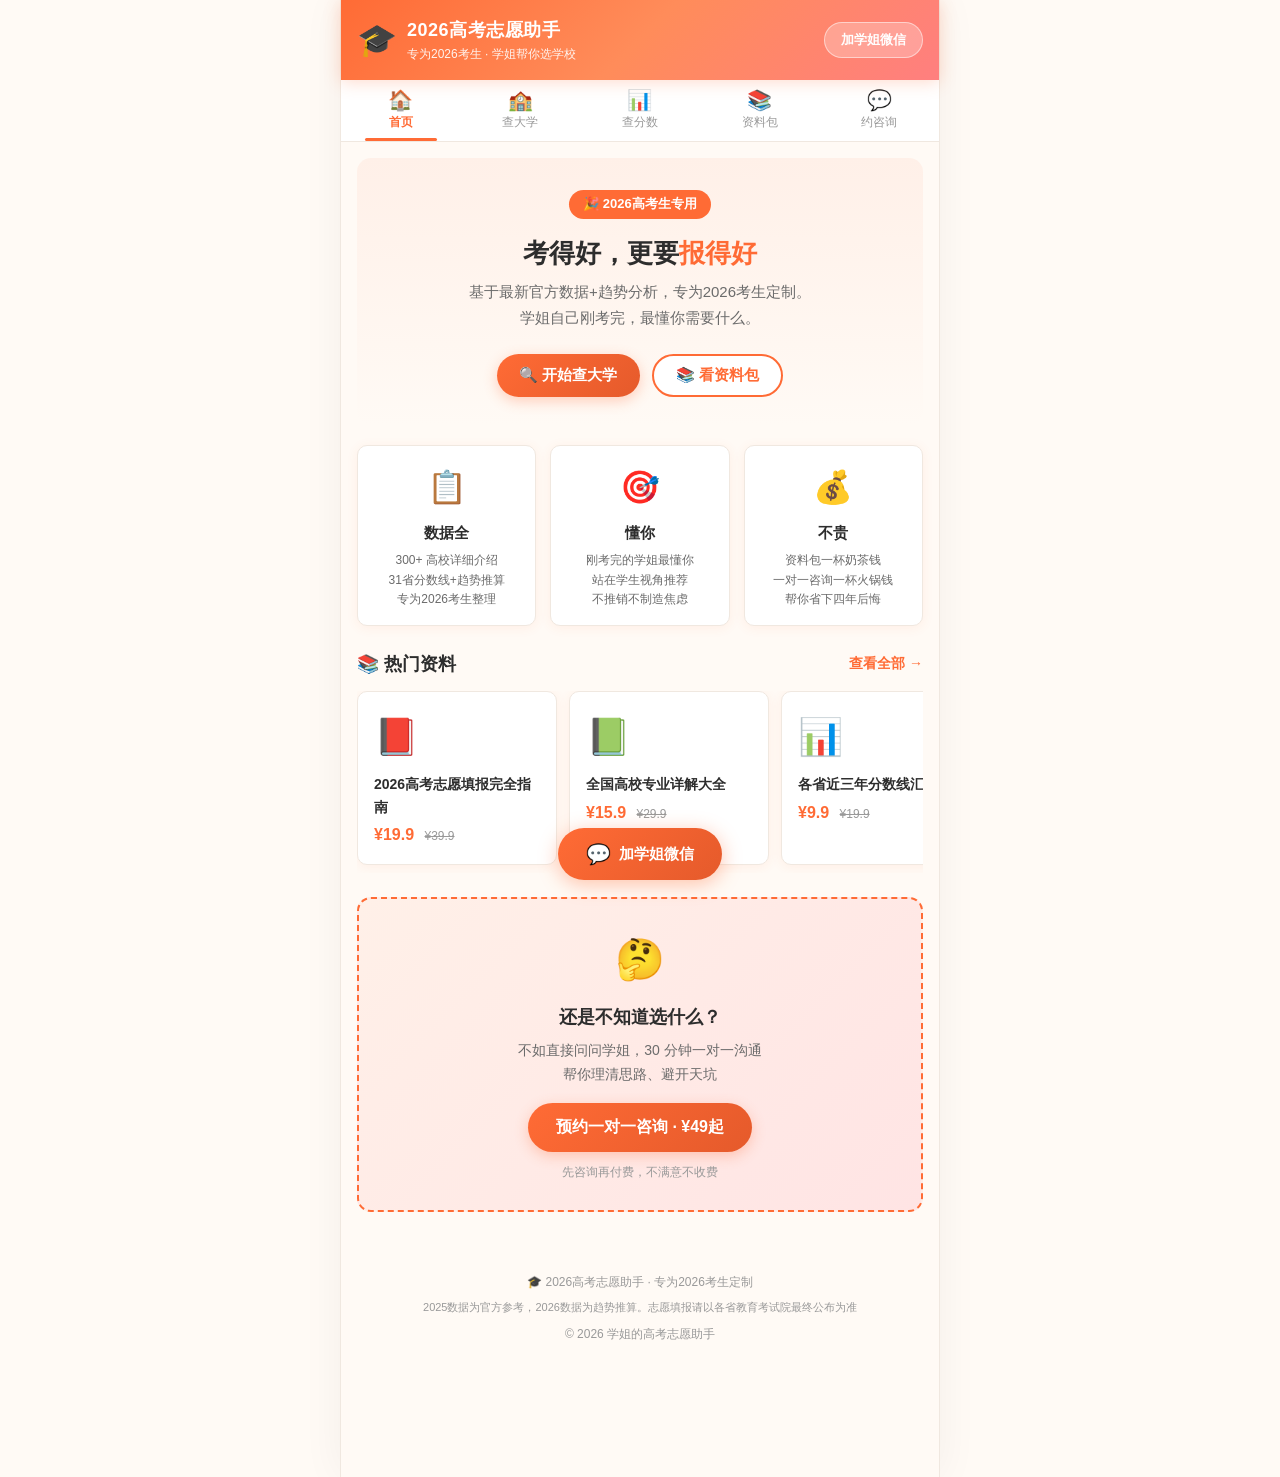
==== index.html @ 0d68e538 "定位2026考生专用：趋势推算+官方数据双模式+全31省" ====
<!DOCTYPE html>
<html lang="zh-CN">
<head>
  <meta charset="UTF-8">
  <meta name="viewport" content="width=device-width, initial-scale=1.0, maximum-scale=1.0, user-scalable=no">
  <meta name="description" content="高考志愿填报助手｜学姐帮你选学校不踩坑｜查大学、查分数、拿资料、约咨询">
  <title>2026高考志愿助手 - 专为2026考生定制</title>
  <link rel="stylesheet" href="css/style.css">
</head>
<body>

  <!-- ====== Header ====== -->
  <header class="header">
    <div class="header-inner">
      <div class="logo">
        <span class="logo-icon">🎓</span>
        <div>
          <h1 class="logo-title">2026高考志愿助手</h1>
          <p class="logo-sub">专为2026考生 · 学姐帮你选学校</p>
        </div>
      </div>
      <button class="header-cta" onclick="switchTab('consult')">加学姐微信</button>
    </div>
  </header>

  <!-- ====== Tab 导航 ====== -->
  <nav class="tab-nav">
    <button class="tab-btn active" data-tab="home">
      <span class="tab-icon">🏠</span>
      <span class="tab-label">首页</span>
    </button>
    <button class="tab-btn" data-tab="university">
      <span class="tab-icon">🏫</span>
      <span class="tab-label">查大学</span>
    </button>
    <button class="tab-btn" data-tab="score">
      <span class="tab-icon">📊</span>
      <span class="tab-label">查分数</span>
    </button>
    <button class="tab-btn" data-tab="materials">
      <span class="tab-icon">📚</span>
      <span class="tab-label">资料包</span>
    </button>
    <button class="tab-btn" data-tab="consult">
      <span class="tab-icon">💬</span>
      <span class="tab-label">约咨询</span>
    </button>
  </nav>

  <!-- ====== 主内容区 ====== -->
  <main class="main-content">

    <!-- ===== Tab 1: 首页 ===== -->
    <section class="tab-content active" id="tab-home">
      <!-- Hero -->
      <div class="hero">
        <div class="hero-badge">🎉 2026高考生专用</div>
        <h2 class="hero-title">考得好，更要<strong>报得好</strong></h2>
        <p class="hero-desc">基于最新官方数据+趋势分析，专为2026考生定制。<br>学姐自己刚考完，最懂你需要什么。</p>
        <div class="hero-actions">
          <button class="btn btn-primary" onclick="switchTab('university')">🔍 开始查大学</button>
          <button class="btn btn-outline" onclick="switchTab('materials')">📚 看资料包</button>
        </div>
      </div>

      <!-- 信任卖点 -->
      <div class="features">
        <div class="feature-card">
          <div class="feature-icon">📋</div>
          <h3>数据全</h3>
          <p>300+ 高校详细介绍<br>31省分数线+趋势推算<br>专为2026考生整理</p>
        </div>
        <div class="feature-card">
          <div class="feature-icon">🎯</div>
          <h3>懂你</h3>
          <p>刚考完的学姐最懂你<br>站在学生视角推荐<br>不推销不制造焦虑</p>
        </div>
        <div class="feature-card">
          <div class="feature-icon">💰</div>
          <h3>不贵</h3>
          <p>资料包一杯奶茶钱<br>一对一咨询一杯火锅钱<br>帮你省下四年后悔</p>
        </div>
      </div>

      <!-- 资料预览 -->
      <div class="section-header">
        <h2>📚 热门资料</h2>
        <button class="link-btn" onclick="switchTab('materials')">查看全部 →</button>
      </div>
      <div class="material-preview-scroll" id="home-materials"></div>

      <!-- 底部 CTA -->
      <div class="cta-card">
        <div class="cta-icon">🤔</div>
        <h3>还是不知道选什么？</h3>
        <p>不如直接问问学姐，30 分钟一对一沟通<br>帮你理清思路、避开天坑</p>
        <button class="btn btn-primary btn-lg" onclick="switchTab('consult')">预约一对一咨询 · ¥49起</button>
        <p class="cta-note">先咨询再付费，不满意不收费</p>
      </div>
    </section>

    <!-- ===== Tab 2: 查大学 ===== -->
    <section class="tab-content" id="tab-university">
      <!-- 搜索区 -->
      <div class="search-box">
        <input type="text" id="uni-search" class="search-input" placeholder="搜大学名称、专业、城市...">
      </div>

      <!-- 筛选区 -->
      <div class="filter-bar" id="uni-filters">
        <select id="filter-province" class="filter-select">
          <option value="">📍 全部省份</option>
        </select>
        <select id="filter-type" class="filter-select">
          <option value="">🏷️ 全部类型</option>
        </select>
        <select id="filter-level" class="filter-select">
          <option value="">⭐ 全部层次</option>
          <option value="985">985</option>
          <option value="211">211</option>
          <option value="双一流">双一流</option>
          <option value="普通本科">普通本科</option>
        </select>
        <label class="filter-check">
          <input type="checkbox" id="filter-public"> 仅公办
        </label>
      </div>

      <!-- 结果统计 -->
      <div class="result-count" id="uni-count"></div>

      <!-- 大学列表 -->
      <div class="uni-list" id="uni-list"></div>

      <!-- 空状态 -->
      <div class="empty-state" id="uni-empty" style="display:none">
        <div class="empty-icon">🔍</div>
        <p>没有找到匹配的大学，试试换个关键词或放宽筛选条件</p>
      </div>
    </section>

    <!-- ===== Tab 3: 查分数 ===== -->
    <section class="tab-content" id="tab-score">
      <div class="score-selectors">
        <select id="score-province" class="filter-select">
          <option value="">选择省份</option>
        </select>
        <select id="score-year" class="filter-select">
          <option value="2026">2026年（趋势参考）</option>
          <option value="2025">2025年</option>
          <option value="2024">2024年</option>
        </select>
        <select id="score-category" class="filter-select">
          <option value="">选择科类</option>
        </select>
      </div>

      <!-- 说明卡片 -->
      <div class="score-card" id="score-intro">
        <div class="score-intro-text">
          <strong>💡 2026考生专用说明</strong><br>
          2026官方分数线要等考完才出，现在用<strong style="color:#FF6B35">2025最新数据 + 趋势推算</strong>。<br>
          关键看<strong style="color:#FF6B35">位次（排名）</strong>——每年分数线会变，但大学录取位次基本稳定。<br>
          选「2026年」看趋势参考，选「2025年」看最新官方数据。
        </div>
      </div>

      <!-- 批次线展示 -->
      <div class="score-card" id="batch-lines" style="display:none">
        <h3>📋 批次分数线</h3>
        <div id="batch-lines-content"></div>
      </div>

      <!-- 院校录取线 -->
      <div class="score-card" id="uni-score-table" style="display:none">
        <h3>🏫 院校录取参考（最低分 / 位次）</h3>
        <div class="score-note">📌 2025年最新数据 · 2026志愿填报权威参考 · 位次比分数更稳定</div>
        <div class="table-wrap">
          <table class="score-table">
            <thead>
              <tr><th>院校</th><th>最低分</th><th>最低位次</th></tr>
            </thead>
            <tbody id="uni-score-tbody"></tbody>
          </table>
        </div>
      </div>

      <div class="empty-state" id="score-empty">
        <div class="empty-icon">📊</div>
        <p>选择省份、年份和科类查看分数线</p>
      </div>
    </section>

    <!-- ===== Tab 4: 资料包 ===== -->
    <section class="tab-content" id="tab-materials">
      <div class="section-header">
        <h2>📚 志愿填报资料包</h2>
        <p class="section-desc">学姐精心整理，帮你省去搜索时间</p>
      </div>

      <div class="materials-grid" id="materials-grid"></div>

      <!-- 打包套餐 -->
      <div class="bundle-card" id="bundle-card" style="display:none"></div>
    </section>

    <!-- ===== Tab 5: 约咨询 ===== -->
    <section class="tab-content" id="tab-consult">
      <div class="consult-hero">
        <div class="consult-avatar">👩‍🎓</div>
        <h2>一对一志愿填报咨询</h2>
        <p>刚考完的学姐，用真实经验帮你</p>
      </div>

      <!-- 服务内容 -->
      <div class="consult-services">
        <div class="service-item">✅ 根据你的分数和排名推荐冲/稳/保院校</div>
        <div class="service-item">✅ 结合你的性格和兴趣推荐适合专业</div>
        <div class="service-item">✅ 帮你避开天坑专业和野鸡大学</div>
        <div class="service-item">✅ 解答你关于大学的一切疑问</div>
        <div class="service-item">✅ 女生的困扰我最懂：专业性别歧视？就业环境？</div>
      </div>

      <!-- 价格 -->
      <div class="consult-pricing">
        <div class="pricing-card">
          <div class="pricing-title">📱 微信文字咨询</div>
          <div class="pricing-price">¥49<span>/次</span></div>
          <div class="pricing-detail">不限时间，把问题发过来<br>学姐看到就会认真回复</div>
        </div>
        <div class="pricing-card pricing-recommend">
          <div class="pricing-badge">🌟 推荐</div>
          <div class="pricing-title">📞 语音通话咨询</div>
          <div class="pricing-price">¥99<span>/30分钟</span></div>
          <div class="pricing-detail">微信语音深度沟通<br>更高效，当场解决你的困惑</div>
        </div>
      </div>

      <!-- 预约表单 -->
      <form class="consult-form" id="consult-form">
        <h3>📝 预约咨询</h3>
        <input type="text" id="consult-name" placeholder="你的昵称" required>
        <input type="text" id="consult-wechat" placeholder="微信号（方便学姐联系你）" required>
        <select id="consult-province" required>
          <option value="">你所在的省份</option>
        </select>
        <input type="text" id="consult-score" placeholder="你的预估分数（可选）">
        <textarea id="consult-question" placeholder="想了解什么？比如：想去XX城市、想学计算机、不知道选什么专业..."></textarea>
        <button type="submit" class="btn btn-primary btn-lg btn-full">提交预约 · 学姐24小时内联系你</button>
      </form>
    </section>

  </main>

  <!-- ====== 悬浮加微信按钮 ====== -->
  <div class="floating-cta" id="floating-cta">
    <button class="float-btn" onclick="showWechatModal()">
      <span class="float-icon">💬</span>
      <span>加学姐微信</span>
    </button>
  </div>

  <!-- ====== 微信二维码弹窗 ====== -->
  <div class="modal" id="wechat-modal">
    <div class="modal-backdrop" onclick="closeModal('wechat-modal')"></div>
    <div class="modal-content">
      <button class="modal-close" onclick="closeModal('wechat-modal')">✕</button>
      <div class="modal-icon">👩‍🎓</div>
      <h3>加学姐微信</h3>
      <p>扫码添加，备注「志愿填报」</p>
      <div class="qrcode-placeholder">
        <img class="qrcode-img" src="img/wechat-qr.jpg" alt="微信二维码">
      </div>
      <p class="modal-tip">微信号：<strong>msn107725</strong></p>
      <p class="modal-note">添加后可以先免费简单聊聊<br>觉得靠谱再购买资料或约咨询~</p>
    </div>
  </div>

  <!-- ====== 资料购买弹窗 ====== -->
  <div class="modal" id="buy-modal">
    <div class="modal-backdrop" onclick="closeModal('buy-modal')"></div>
    <div class="modal-content">
      <button class="modal-close" onclick="closeModal('buy-modal')">✕</button>
      <div id="buy-modal-body"></div>
    </div>
  </div>

  <!-- ====== Footer ====== -->
  <footer class="footer">
    <p>🎓 2026高考志愿助手 · 专为2026考生定制</p>
    <p class="footer-disclaimer">2025数据为官方参考，2026数据为趋势推算。志愿填报请以各省教育考试院最终公布为准</p>
    <p class="footer-copy">© 2026 学姐的高考志愿助手</p>
  </footer>

  <!-- ====== 脚本 ====== -->
  <script src="js/data.js"></script>
  <script src="js/utils.js"></script>
  <script src="js/app.js"></script>
</body>
</html>
---- css/style.css ----
/* ============================================================
   高考志愿填报助手 - 全局样式
   移动端优先 · 暖橙色调 · 女生友好
   ============================================================ */

/* ----- CSS 变量 ----- */
:root {
  --orange: #FF6B35;
  --orange-light: #FFF0E8;
  --orange-dark: #E55A2B;
  --coral: #FF7F7F;
  --pink: #FFE4E4;
  --green: #27AE60;
  --green-light: #E8F8F0;
  --yellow: #F2994A;
  --yellow-light: #FFF8F0;
  --bg: #FFFAF5;
  --white: #FFFFFF;
  --card: #FFFFFF;
  --text: #2D2D2D;
  --text-secondary: #6B6B6B;
  --text-muted: #999999;
  --border: #F0E8E0;
  --shadow: 0 2px 12px rgba(255, 107, 53, 0.08);
  --shadow-hover: 0 4px 20px rgba(255, 107, 53, 0.15);
  --radius: 14px;
  --radius-sm: 10px;
  --radius-xs: 6px;
  --font: -apple-system, BlinkMacSystemFont, "Segoe UI", "PingFang SC", "Hiragino Sans GB", "Microsoft YaHei", sans-serif;
}

/* ----- Reset ----- */
*, *::before, *::after { box-sizing: border-box; margin: 0; padding: 0; }

html {
  font-size: 16px;
  -webkit-text-size-adjust: 100%;
  scroll-behavior: smooth;
}

body {
  font-family: var(--font);
  background: var(--bg);
  color: var(--text);
  line-height: 1.6;
  min-height: 100vh;
  max-width: 500px;
  margin: 0 auto;
  padding-bottom: 100px; /* floating button space */
  -webkit-font-smoothing: antialiased;
}

/* ----- Header ----- */
.header {
  background: linear-gradient(135deg, #FF6B35 0%, #FF8C5A 50%, #FF7F7F 100%);
  color: white;
  padding: 16px;
  position: sticky;
  top: 0;
  z-index: 100;
  box-shadow: 0 2px 16px rgba(255, 107, 53, 0.25);
}

.header-inner {
  display: flex;
  align-items: center;
  justify-content: space-between;
  gap: 12px;
}

.logo {
  display: flex;
  align-items: center;
  gap: 10px;
}

.logo-icon {
  font-size: 32px;
  line-height: 1;
}

.logo-title {
  font-size: 18px;
  font-weight: 700;
  letter-spacing: 0.5px;
}

.logo-sub {
  font-size: 12px;
  opacity: 0.9;
  font-weight: 400;
}

.header-cta {
  background: rgba(255,255,255,0.25);
  border: 1.5px solid rgba(255,255,255,0.5);
  color: white;
  padding: 8px 16px;
  border-radius: 20px;
  font-size: 13px;
  font-weight: 600;
  cursor: pointer;
  white-space: nowrap;
  transition: background 0.2s;
  font-family: var(--font);
}

.header-cta:hover {
  background: rgba(255,255,255,0.35);
}

/* ----- Tab 导航 ----- */
.tab-nav {
  display: flex;
  background: var(--white);
  border-bottom: 1px solid var(--border);
  position: sticky;
  top: 72px;
  z-index: 99;
  overflow-x: auto;
  -webkit-overflow-scrolling: touch;
  scrollbar-width: none;
}

.tab-nav::-webkit-scrollbar { display: none; }

.tab-btn {
  flex: 1;
  min-width: 64px;
  display: flex;
  flex-direction: column;
  align-items: center;
  gap: 4px;
  padding: 10px 8px;
  border: none;
  background: transparent;
  color: var(--text-muted);
  font-size: 12px;
  font-weight: 500;
  cursor: pointer;
  transition: all 0.2s;
  position: relative;
  font-family: var(--font);
}

.tab-btn .tab-icon { font-size: 20px; line-height: 1; }

.tab-btn.active {
  color: var(--orange);
  font-weight: 700;
}

.tab-btn.active::after {
  content: "";
  position: absolute;
  bottom: 0;
  left: 20%;
  right: 20%;
  height: 3px;
  background: var(--orange);
  border-radius: 2px;
}

/* ----- Main Content ----- */
.main-content {
  padding: 16px;
}

.tab-content {
  display: none;
  animation: fadeIn 0.3s ease;
}

.tab-content.active { display: block; }

@keyframes fadeIn {
  from { opacity: 0; transform: translateY(8px); }
  to { opacity: 1; transform: translateY(0); }
}

/* ============================================
   Tab 1: 首页
   ============================================ */

/* Hero */
.hero {
  text-align: center;
  padding: 32px 16px 28px;
  background: linear-gradient(180deg, var(--orange-light) 0%, var(--bg) 100%);
  border-radius: var(--radius);
  margin-bottom: 20px;
}

.hero-badge {
  display: inline-block;
  background: var(--orange);
  color: white;
  padding: 4px 14px;
  border-radius: 20px;
  font-size: 13px;
  font-weight: 600;
  margin-bottom: 16px;
}

.hero-title {
  font-size: 26px;
  font-weight: 800;
  line-height: 1.4;
  margin-bottom: 8px;
  color: var(--text);
}

.hero-title strong {
  color: var(--orange);
  position: relative;
}

.hero-desc {
  font-size: 15px;
  color: var(--text-secondary);
  margin-bottom: 24px;
  line-height: 1.7;
}

.hero-actions {
  display: flex;
  gap: 12px;
  justify-content: center;
  flex-wrap: wrap;
}

/* Buttons */
.btn {
  display: inline-flex;
  align-items: center;
  gap: 6px;
  padding: 10px 22px;
  border-radius: 24px;
  font-size: 15px;
  font-weight: 600;
  cursor: pointer;
  border: none;
  transition: all 0.2s;
  font-family: var(--font);
  text-decoration: none;
}

.btn-primary {
  background: linear-gradient(135deg, var(--orange), var(--orange-dark));
  color: white;
  box-shadow: 0 4px 14px rgba(255, 107, 53, 0.3);
}

.btn-primary:hover {
  transform: translateY(-1px);
  box-shadow: 0 6px 20px rgba(255, 107, 53, 0.4);
}

.btn-primary:active {
  transform: translateY(0);
}

.btn-outline {
  background: var(--white);
  color: var(--orange);
  border: 2px solid var(--orange);
}

.btn-outline:hover {
  background: var(--orange-light);
}

.btn-lg {
  padding: 14px 28px;
  font-size: 16px;
  border-radius: 28px;
}

.btn-full {
  width: 100%;
  justify-content: center;
}

.btn-sm {
  padding: 6px 14px;
  font-size: 13px;
  border-radius: 16px;
}

/* Features */
.features {
  display: grid;
  grid-template-columns: repeat(3, 1fr);
  gap: 10px;
  margin-bottom: 24px;
}

.feature-card {
  background: var(--card);
  border-radius: var(--radius-sm);
  padding: 16px 10px;
  text-align: center;
  box-shadow: var(--shadow);
  border: 1px solid var(--border);
  transition: transform 0.2s, box-shadow 0.2s;
}

.feature-card:hover {
  transform: translateY(-2px);
  box-shadow: var(--shadow-hover);
}

.feature-icon {
  font-size: 32px;
  margin-bottom: 8px;
}

.feature-card h3 {
  font-size: 15px;
  font-weight: 700;
  margin-bottom: 6px;
  color: var(--text);
}

.feature-card p {
  font-size: 12px;
  color: var(--text-secondary);
  line-height: 1.6;
}

/* Section Header */
.section-header {
  display: flex;
  align-items: center;
  justify-content: space-between;
  margin-bottom: 12px;
}

.section-header h2 {
  font-size: 18px;
  font-weight: 700;
}

.section-desc {
  font-size: 13px;
  color: var(--text-secondary);
  margin-bottom: 16px;
  margin-top: -8px;
}

.link-btn {
  background: none;
  border: none;
  color: var(--orange);
  font-size: 14px;
  font-weight: 600;
  cursor: pointer;
  font-family: var(--font);
}

/* Material Preview Scroll */
.material-preview-scroll {
  display: flex;
  gap: 12px;
  overflow-x: auto;
  padding-bottom: 8px;
  margin-bottom: 24px;
  scroll-snap-type: x mandatory;
  -webkit-overflow-scrolling: touch;
  scrollbar-width: none;
}

.material-preview-scroll::-webkit-scrollbar { display: none; }

.mini-material-card {
  min-width: 200px;
  background: var(--card);
  border-radius: var(--radius-sm);
  padding: 16px;
  box-shadow: var(--shadow);
  border: 1px solid var(--border);
  scroll-snap-align: start;
  cursor: pointer;
  transition: transform 0.2s;
}

.mini-material-card:hover { transform: translateY(-2px); }

.mini-cover { font-size: 36px; margin-bottom: 8px; }

.mini-material-card h4 {
  font-size: 14px;
  font-weight: 700;
  margin-bottom: 4px;
}

.mini-material-card .mini-price {
  font-size: 16px;
  font-weight: 800;
  color: var(--orange);
}

.mini-material-card .mini-original {
  font-size: 12px;
  color: var(--text-muted);
  text-decoration: line-through;
  margin-left: 6px;
}

/* CTA Card */
.cta-card {
  text-align: center;
  background: linear-gradient(135deg, var(--orange-light), var(--pink));
  border-radius: var(--radius);
  padding: 28px 20px;
  margin: 8px 0 20px;
  border: 2px dashed var(--orange);
}

.cta-icon { font-size: 40px; margin-bottom: 12px; }

.cta-card h3 {
  font-size: 18px;
  font-weight: 700;
  margin-bottom: 8px;
}

.cta-card p {
  font-size: 14px;
  color: var(--text-secondary);
  margin-bottom: 16px;
  line-height: 1.7;
}

.cta-note {
  font-size: 12px !important;
  color: var(--text-muted) !important;
  margin-top: 10px !important;
  margin-bottom: 0 !important;
}

/* ============================================
   Tab 2: 查大学
   ============================================ */

.search-box {
  margin-bottom: 12px;
}

.search-input {
  width: 100%;
  padding: 14px 16px;
  border: 2px solid var(--border);
  border-radius: 24px;
  font-size: 15px;
  background: var(--white);
  transition: border-color 0.2s;
  font-family: var(--font);
  outline: none;
}

.search-input:focus {
  border-color: var(--orange);
}

.search-input::placeholder {
  color: var(--text-muted);
}

.filter-bar {
  display: flex;
  flex-wrap: wrap;
  gap: 8px;
  margin-bottom: 12px;
  align-items: center;
}

.filter-select {
  padding: 8px 12px;
  border: 1.5px solid var(--border);
  border-radius: 20px;
  font-size: 13px;
  background: var(--white);
  color: var(--text);
  cursor: pointer;
  font-family: var(--font);
  outline: none;
  -webkit-appearance: none;
  appearance: none;
  background-image: url("data:image/svg+xml,%3Csvg xmlns='http://www.w3.org/2000/svg' width='12' height='12' viewBox='0 0 12 12'%3E%3Cpath d='M6 8L1 3h10z' fill='%23999'/%3E%3C/svg%3E");
  background-repeat: no-repeat;
  background-position: right 10px center;
  padding-right: 28px;
}

.filter-select:focus {
  border-color: var(--orange);
}

.filter-check {
  display: flex;
  align-items: center;
  gap: 6px;
  font-size: 13px;
  color: var(--text-secondary);
  cursor: pointer;
}

.filter-check input[type="checkbox"] {
  accent-color: var(--orange);
  width: 16px;
  height: 16px;
}

.result-count {
  font-size: 13px;
  color: var(--text-muted);
  margin-bottom: 12px;
}

/* University Cards */
.uni-list {
  display: flex;
  flex-direction: column;
  gap: 10px;
}

.uni-card {
  background: var(--card);
  border-radius: var(--radius-sm);
  padding: 14px 16px;
  box-shadow: var(--shadow);
  border: 1px solid var(--border);
  cursor: pointer;
  transition: all 0.2s;
}

.uni-card:hover {
  box-shadow: var(--shadow-hover);
  border-color: var(--orange);
}

.uni-card-header {
  display: flex;
  align-items: flex-start;
  justify-content: space-between;
  margin-bottom: 8px;
}

.uni-name {
  font-size: 17px;
  font-weight: 700;
  color: var(--text);
}

.uni-location {
  font-size: 12px;
  color: var(--text-muted);
  margin-top: 2px;
}

.uni-level-tags {
  display: flex;
  flex-wrap: wrap;
  gap: 4px;
}

.level-tag {
  display: inline-block;
  padding: 2px 8px;
  border-radius: 10px;
  font-size: 11px;
  color: white;
  font-weight: 600;
  white-space: nowrap;
}

.uni-majors {
  display: flex;
  flex-wrap: wrap;
  gap: 6px;
  margin-top: 8px;
}

.uni-major-tag {
  background: var(--orange-light);
  color: var(--orange-dark);
  padding: 3px 10px;
  border-radius: 12px;
  font-size: 12px;
  font-weight: 500;
}

.uni-card-detail {
  display: none;
  margin-top: 12px;
  padding-top: 12px;
  border-top: 1px solid var(--border);
  animation: fadeIn 0.3s ease;
}

.uni-card.expanded .uni-card-detail { display: block; }

.uni-detail-row {
  display: flex;
  gap: 16px;
  margin-bottom: 8px;
  font-size: 13px;
  color: var(--text-secondary);
}

.uni-detail-row span {
  background: var(--bg);
  padding: 4px 10px;
  border-radius: 8px;
}

.uni-desc {
  font-size: 13px;
  color: var(--text-secondary);
  line-height: 1.7;
  margin-bottom: 8px;
}

/* Empty State */
.empty-state {
  text-align: center;
  padding: 48px 20px;
  color: var(--text-muted);
}

.empty-icon { font-size: 48px; margin-bottom: 12px; }

.empty-state p {
  font-size: 14px;
  line-height: 1.6;
}

/* ============================================
   Tab 3: 查分数
   ============================================ */

.score-selectors {
  display: flex;
  gap: 8px;
  flex-wrap: wrap;
  margin-bottom: 16px;
}

.score-selectors .filter-select {
  flex: 1;
  min-width: 100px;
}

.score-card {
  background: var(--card);
  border-radius: var(--radius-sm);
  padding: 16px;
  box-shadow: var(--shadow);
  border: 1px solid var(--border);
  margin-bottom: 14px;
}

.score-card h3 {
  font-size: 16px;
  font-weight: 700;
  margin-bottom: 12px;
}

.score-intro-text {
  font-size: 14px;
  color: var(--text-secondary);
  line-height: 1.8;
}

.batch-lines-grid {
  display: grid;
  grid-template-columns: repeat(auto-fill, minmax(130px, 1fr));
  gap: 8px;
}

.batch-line-item {
  background: var(--bg);
  padding: 12px;
  border-radius: var(--radius-xs);
  text-align: center;
}

.batch-line-label {
  font-size: 12px;
  color: var(--text-muted);
  margin-bottom: 4px;
}

.batch-line-value {
  font-size: 24px;
  font-weight: 800;
  color: var(--orange);
}

.score-note {
  font-size: 11px;
  color: var(--text-muted);
  margin-bottom: 10px;
  padding: 6px 10px;
  background: var(--yellow-light);
  border-radius: 6px;
  border-left: 3px solid var(--yellow);
}

.table-wrap {
  overflow-x: auto;
  -webkit-overflow-scrolling: touch;
}

.score-table {
  width: 100%;
  border-collapse: collapse;
  font-size: 13px;
}

.score-table th {
  background: var(--orange-light);
  color: var(--orange-dark);
  padding: 10px 12px;
  text-align: left;
  font-weight: 700;
  font-size: 12px;
  white-space: nowrap;
}

.score-table th:first-child { border-radius: 8px 0 0 0; }
.score-table th:last-child { border-radius: 0 8px 0 0; }

.score-table td {
  padding: 10px 12px;
  border-bottom: 1px solid var(--border);
}

.score-table tr:hover td {
  background: var(--bg);
}

.score-high { color: var(--green); font-weight: 700; }
.score-mid { color: var(--yellow); font-weight: 600; }
.score-low { color: var(--text-muted); }

/* ============================================
   Tab 4: 资料包
   ============================================ */

.materials-grid {
  display: flex;
  flex-direction: column;
  gap: 14px;
}

.material-card {
  background: var(--card);
  border-radius: var(--radius);
  padding: 18px;
  box-shadow: var(--shadow);
  border: 1px solid var(--border);
  transition: all 0.2s;
  position: relative;
  overflow: hidden;
}

.material-card:hover {
  box-shadow: var(--shadow-hover);
  border-color: var(--orange);
}

.material-tag {
  position: absolute;
  top: 12px;
  right: 12px;
  background: var(--orange);
  color: white;
  padding: 3px 10px;
  border-radius: 10px;
  font-size: 11px;
  font-weight: 700;
}

.material-card-header {
  display: flex;
  gap: 14px;
  margin-bottom: 12px;
}

.material-cover {
  font-size: 44px;
  line-height: 1;
  flex-shrink: 0;
}

.material-info h3 {
  font-size: 16px;
  font-weight: 700;
  margin-bottom: 4px;
}

.material-info .material-price-row {
  display: flex;
  align-items: baseline;
  gap: 8px;
}

.material-price {
  font-size: 22px;
  font-weight: 800;
  color: var(--orange);
}

.material-price::before { content: "¥"; font-size: 14px; }

.material-original {
  font-size: 13px;
  color: var(--text-muted);
  text-decoration: line-through;
}

.material-desc {
  font-size: 13px;
  color: var(--text-secondary);
  margin-bottom: 12px;
  line-height: 1.6;
}

.material-highlights {
  display: flex;
  flex-wrap: wrap;
  gap: 6px;
  margin-bottom: 14px;
}

.highlight-tag {
  background: var(--green-light);
  color: var(--green);
  padding: 4px 10px;
  border-radius: 6px;
  font-size: 12px;
  font-weight: 500;
}

/* Bundle Card */
.bundle-card {
  background: linear-gradient(135deg, #FFF5EC, #FFE8E0);
  border: 2px solid var(--orange);
  border-radius: var(--radius);
  padding: 20px;
  margin-top: 16px;
  text-align: center;
}

.bundle-badge {
  display: inline-block;
  background: var(--orange);
  color: white;
  padding: 4px 14px;
  border-radius: 16px;
  font-size: 13px;
  font-weight: 700;
  margin-bottom: 12px;
}

.bundle-card h3 {
  font-size: 20px;
  font-weight: 800;
  margin-bottom: 8px;
}

.bundle-card .bundle-price {
  font-size: 36px;
  font-weight: 800;
  color: var(--orange);
  margin: 12px 0;
}

.bundle-card .bundle-price::before { content: "¥"; font-size: 20px; }

.bundle-card .bundle-original {
  font-size: 15px;
  color: var(--text-muted);
  text-decoration: line-through;
  margin-left: 8px;
}

.bundle-save {
  background: var(--green);
  color: white;
  display: inline-block;
  padding: 4px 12px;
  border-radius: 12px;
  font-size: 12px;
  font-weight: 700;
  margin-bottom: 12px;
}

/* ============================================
   Tab 5: 约咨询
   ============================================ */

.consult-hero {
  text-align: center;
  padding: 24px 16px;
  margin-bottom: 16px;
}

.consult-avatar {
  font-size: 60px;
  margin-bottom: 12px;
}

.consult-hero h2 {
  font-size: 22px;
  font-weight: 800;
  margin-bottom: 6px;
}

.consult-hero p {
  font-size: 14px;
  color: var(--text-secondary);
}

.consult-services {
  background: var(--card);
  border-radius: var(--radius-sm);
  padding: 16px;
  box-shadow: var(--shadow);
  border: 1px solid var(--border);
  margin-bottom: 16px;
}

.service-item {
  padding: 8px 0;
  font-size: 14px;
  border-bottom: 1px solid var(--border);
}

.service-item:last-child { border-bottom: none; }

.consult-pricing {
  display: grid;
  grid-template-columns: 1fr 1fr;
  gap: 10px;
  margin-bottom: 20px;
}

.pricing-card {
  background: var(--card);
  border-radius: var(--radius-sm);
  padding: 16px 12px;
  text-align: center;
  box-shadow: var(--shadow);
  border: 1px solid var(--border);
  position: relative;
}

.pricing-recommend {
  border-color: var(--orange);
  border-width: 2px;
  background: linear-gradient(180deg, #FFF9F5 0%, var(--white) 100%);
}

.pricing-badge {
  position: absolute;
  top: -10px;
  left: 50%;
  transform: translateX(-50%);
  background: var(--orange);
  color: white;
  padding: 2px 12px;
  border-radius: 10px;
  font-size: 11px;
  font-weight: 700;
  white-space: nowrap;
}

.pricing-title {
  font-size: 14px;
  font-weight: 700;
  margin-bottom: 8px;
  margin-top: 4px;
}

.pricing-price {
  font-size: 28px;
  font-weight: 800;
  color: var(--orange);
}

.pricing-price span {
  font-size: 13px;
  font-weight: 500;
  color: var(--text-muted);
}

.pricing-detail {
  font-size: 12px;
  color: var(--text-secondary);
  margin-top: 8px;
  line-height: 1.6;
}

/* Consult Form */
.consult-form {
  background: var(--card);
  border-radius: var(--radius);
  padding: 20px;
  box-shadow: var(--shadow);
  border: 1px solid var(--border);
}

.consult-form h3 {
  font-size: 17px;
  font-weight: 700;
  margin-bottom: 14px;
}

.consult-form input,
.consult-form select,
.consult-form textarea {
  width: 100%;
  padding: 12px 14px;
  border: 1.5px solid var(--border);
  border-radius: var(--radius-xs);
  font-size: 14px;
  margin-bottom: 10px;
  background: var(--bg);
  transition: border-color 0.2s;
  font-family: var(--font);
  outline: none;
}

.consult-form input:focus,
.consult-form select:focus,
.consult-form textarea:focus {
  border-color: var(--orange);
}

.consult-form textarea {
  min-height: 100px;
  resize: vertical;
}

.consult-form select {
  appearance: none;
  -webkit-appearance: none;
  background-image: url("data:image/svg+xml,%3Csvg xmlns='http://www.w3.org/2000/svg' width='12' height='12' viewBox='0 0 12 12'%3E%3Cpath d='M6 8L1 3h10z' fill='%23999'/%3E%3C/svg%3E");
  background-repeat: no-repeat;
  background-position: right 14px center;
}

/* ============================================
   Floating CTA
   ============================================ */

.floating-cta {
  position: fixed;
  bottom: 20px;
  left: 50%;
  transform: translateX(-50%);
  z-index: 90;
  max-width: 500px;
  width: calc(100% - 32px);
  display: flex;
  justify-content: center;
}

.float-btn {
  display: flex;
  align-items: center;
  gap: 8px;
  padding: 14px 28px;
  background: linear-gradient(135deg, var(--orange), var(--orange-dark));
  color: white;
  border: none;
  border-radius: 28px;
  font-size: 15px;
  font-weight: 700;
  cursor: pointer;
  box-shadow: 0 4px 20px rgba(255, 107, 53, 0.4);
  transition: all 0.2s;
  font-family: var(--font);
  animation: floatPulse 2s infinite;
}

.float-btn:hover {
  transform: translateY(-2px);
  box-shadow: 0 6px 24px rgba(255, 107, 53, 0.5);
}

.float-icon { font-size: 20px; }

@keyframes floatPulse {
  0%, 100% { box-shadow: 0 4px 20px rgba(255, 107, 53, 0.4); }
  50% { box-shadow: 0 4px 30px rgba(255, 107, 53, 0.6); }
}

/* ============================================
   Modal
   ============================================ */

.modal {
  display: none;
  position: fixed;
  top: 0; left: 0; right: 0; bottom: 0;
  z-index: 200;
  align-items: center;
  justify-content: center;
}

.modal.show {
  display: flex;
}

.modal-backdrop {
  position: absolute;
  top: 0; left: 0; right: 0; bottom: 0;
  background: rgba(0,0,0,0.5);
  animation: fadeIn 0.2s ease;
}

.modal-content {
  position: relative;
  background: var(--white);
  border-radius: var(--radius);
  padding: 28px 24px;
  width: calc(100% - 48px);
  max-width: 380px;
  text-align: center;
  box-shadow: 0 20px 60px rgba(0,0,0,0.2);
  animation: modalSlideUp 0.3s ease;
  max-height: 90vh;
  overflow-y: auto;
}

@keyframes modalSlideUp {
  from { opacity: 0; transform: translateY(20px) scale(0.95); }
  to { opacity: 1; transform: translateY(0) scale(1); }
}

.modal-close {
  position: absolute;
  top: 12px;
  right: 12px;
  width: 32px;
  height: 32px;
  border-radius: 50%;
  border: none;
  background: var(--bg);
  color: var(--text-muted);
  font-size: 16px;
  cursor: pointer;
  display: flex;
  align-items: center;
  justify-content: center;
  transition: all 0.2s;
}

.modal-close:hover {
  background: #eee;
  color: var(--text);
}

.modal-icon { font-size: 56px; margin-bottom: 12px; }

.modal-content h3 {
  font-size: 20px;
  font-weight: 800;
  margin-bottom: 6px;
}

.modal-content p {
  font-size: 14px;
  color: var(--text-secondary);
  margin-bottom: 8px;
}

.qrcode-placeholder {
  margin: 16px auto;
  text-align: center;
}

.qrcode-img {
  width: 180px;
  height: 180px;
  margin: 0 auto;
  background: var(--bg);
  border: 2px dashed var(--border);
  border-radius: var(--radius-sm);
  display: flex;
  flex-direction: column;
  align-items: center;
  justify-content: center;
  font-size: 14px;
  color: var(--text-muted);
  object-fit: contain;
}

.qrcode-img span { font-size: 48px; margin-bottom: 8px; }

.modal-tip {
  background: var(--orange-light);
  padding: 8px 16px;
  border-radius: 20px;
  display: inline-block;
  font-size: 13px !important;
  color: var(--orange-dark) !important;
  margin: 8px 0 !important;
}

.modal-note {
  font-size: 12px !important;
  color: var(--text-muted) !important;
  margin-top: 10px !important;
}

/* Buy modal specific */
.buy-modal-material {
  text-align: left;
}

.buy-modal-material .material-cover {
  text-align: center;
  font-size: 56px;
  margin-bottom: 12px;
}

.buy-modal-material h3 {
  text-align: center;
  font-size: 18px;
  margin-bottom: 4px;
}

.buy-modal-material .material-price-row {
  text-align: center;
  margin-bottom: 14px;
}

.buy-modal-actions {
  display: flex;
  flex-direction: column;
  gap: 10px;
  margin-top: 16px;
}

/* ============================================
   Toast
   ============================================ */

.toast {
  position: fixed;
  top: 20px;
  left: 50%;
  transform: translateX(-50%) translateY(-100px);
  background: var(--text);
  color: white;
  padding: 12px 24px;
  border-radius: 24px;
  font-size: 14px;
  font-weight: 600;
  z-index: 300;
  transition: transform 0.3s ease;
  box-shadow: 0 8px 24px rgba(0,0,0,0.2);
}

.toast.show {
  transform: translateX(-50%) translateY(0);
}

.toast-success { background: var(--green); }

/* ============================================
   Footer
   ============================================ */

.footer {
  text-align: center;
  padding: 24px 16px 32px;
  color: var(--text-muted);
  font-size: 12px;
  line-height: 1.8;
}

.footer-disclaimer {
  font-size: 11px;
  margin-top: 4px;
}

.footer-copy {
  margin-top: 6px;
}

/* ============================================
   响应式：桌面端微调
   ============================================ */

@media (min-width: 768px) {
  body {
    max-width: 600px;
    border-left: 1px solid var(--border);
    border-right: 1px solid var(--border);
    box-shadow: 0 0 40px rgba(0,0,0,0.05);
  }

  .features {
    grid-template-columns: repeat(3, 1fr);
    gap: 14px;
  }

  .consult-pricing {
    grid-template-columns: 1fr 1fr;
    gap: 16px;
  }
}

@media (max-width: 360px) {
  .hero-title { font-size: 22px; }
  .tab-btn { font-size: 11px; padding: 8px 4px; }
  .features { grid-template-columns: repeat(3, 1fr); gap: 6px; }
  .feature-card { padding: 12px 6px; }
  .feature-card h3 { font-size: 13px; }
  .feature-card p { font-size: 11px; }
  .consult-pricing { grid-template-columns: 1fr; }
}
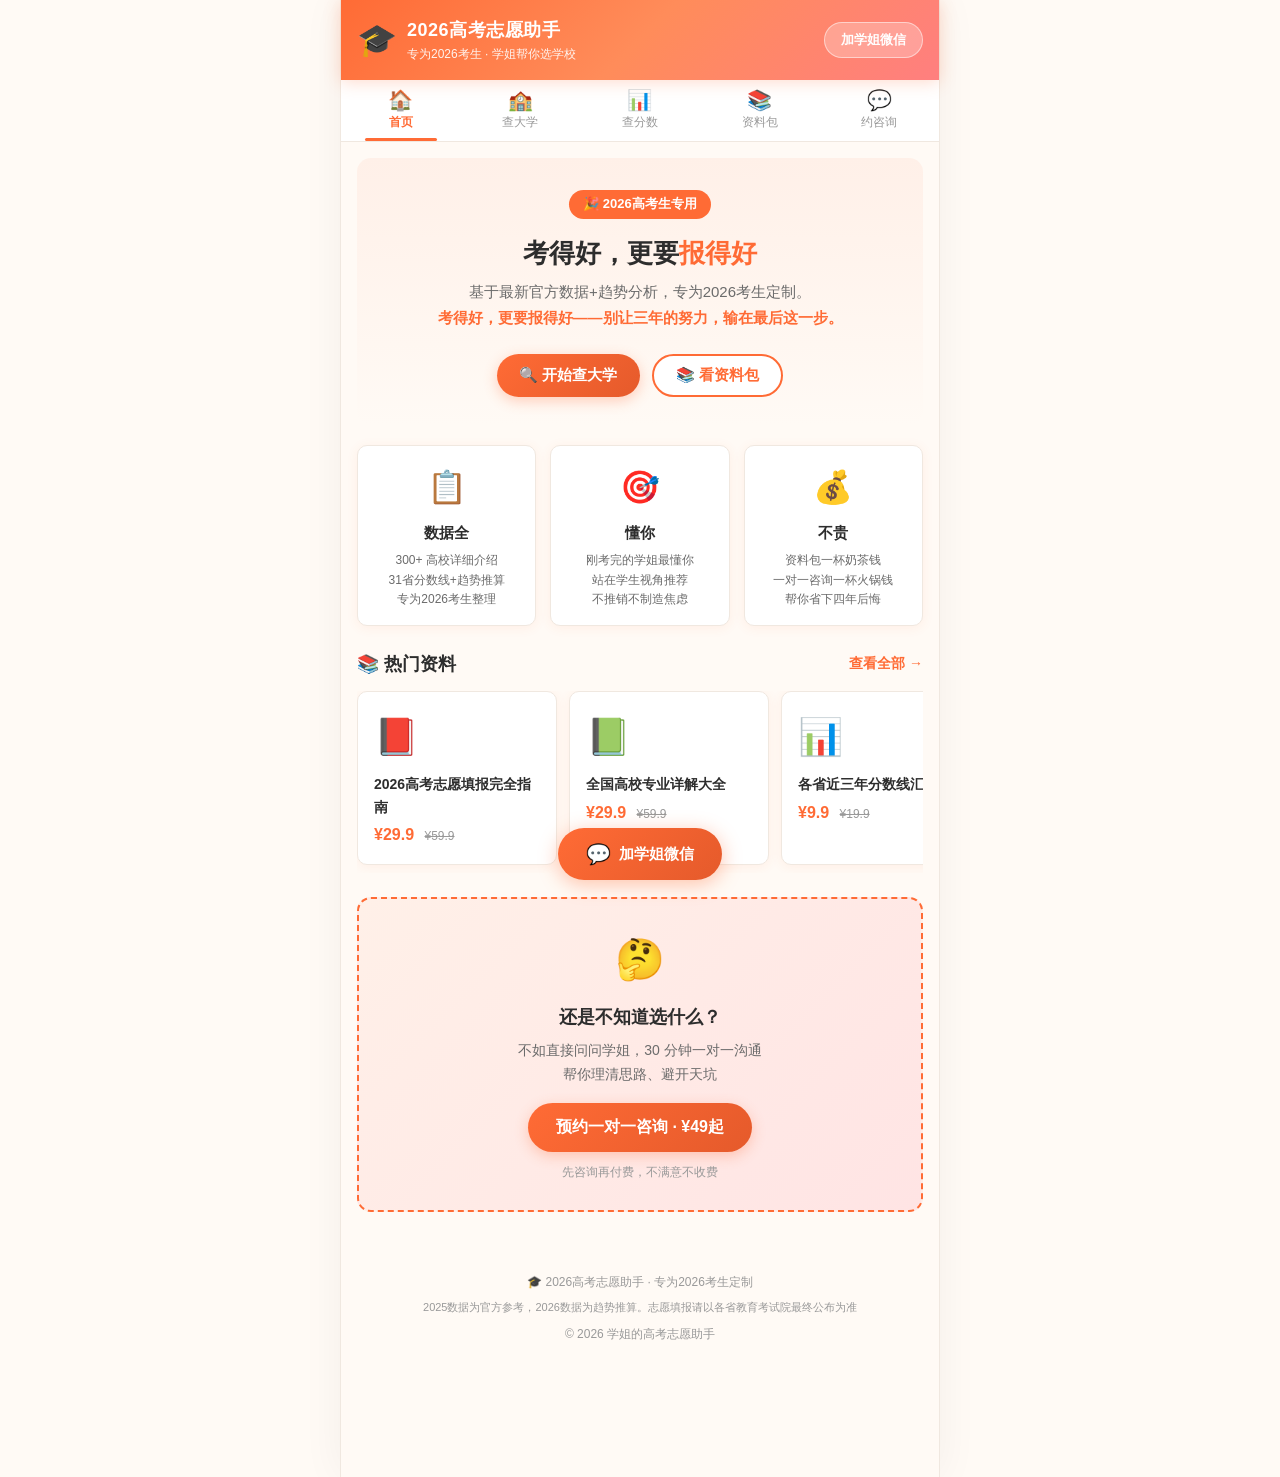
==== commit 40c348a8: "调价+口号：专业29.9/女生29.9/分数9.9/大礼包79.9" ====
--- a/index.html
+++ b/index.html
@@ -56,7 +56,7 @@
       <div class="hero">
         <div class="hero-badge">🎉 2026高考生专用</div>
         <h2 class="hero-title">考得好，更要<strong>报得好</strong></h2>
-        <p class="hero-desc">基于最新官方数据+趋势分析，专为2026考生定制。<br>学姐自己刚考完，最懂你需要什么。</p>
+        <p class="hero-desc">基于最新官方数据+趋势分析，专为2026考生定制。<br><strong style="color:#FF6B35">考得好，更要报得好——别让三年的努力，输在最后这一步。</strong></p>
         <div class="hero-actions">
           <button class="btn btn-primary" onclick="switchTab('university')">🔍 开始查大学</button>
           <button class="btn btn-outline" onclick="switchTab('materials')">📚 看资料包</button>
@@ -271,7 +271,7 @@
       <div class="qrcode-placeholder">
         <img class="qrcode-img" src="img/wechat-qr.jpg" alt="微信二维码">
       </div>
-      <p class="modal-tip">微信号：<strong>msn107725</strong></p>
+      <p class="modal-tip">微信号：<strong>k77m10n10</strong></p>
       <p class="modal-note">添加后可以先免费简单聊聊<br>觉得靠谱再购买资料或约咨询~</p>
     </div>
   </div>
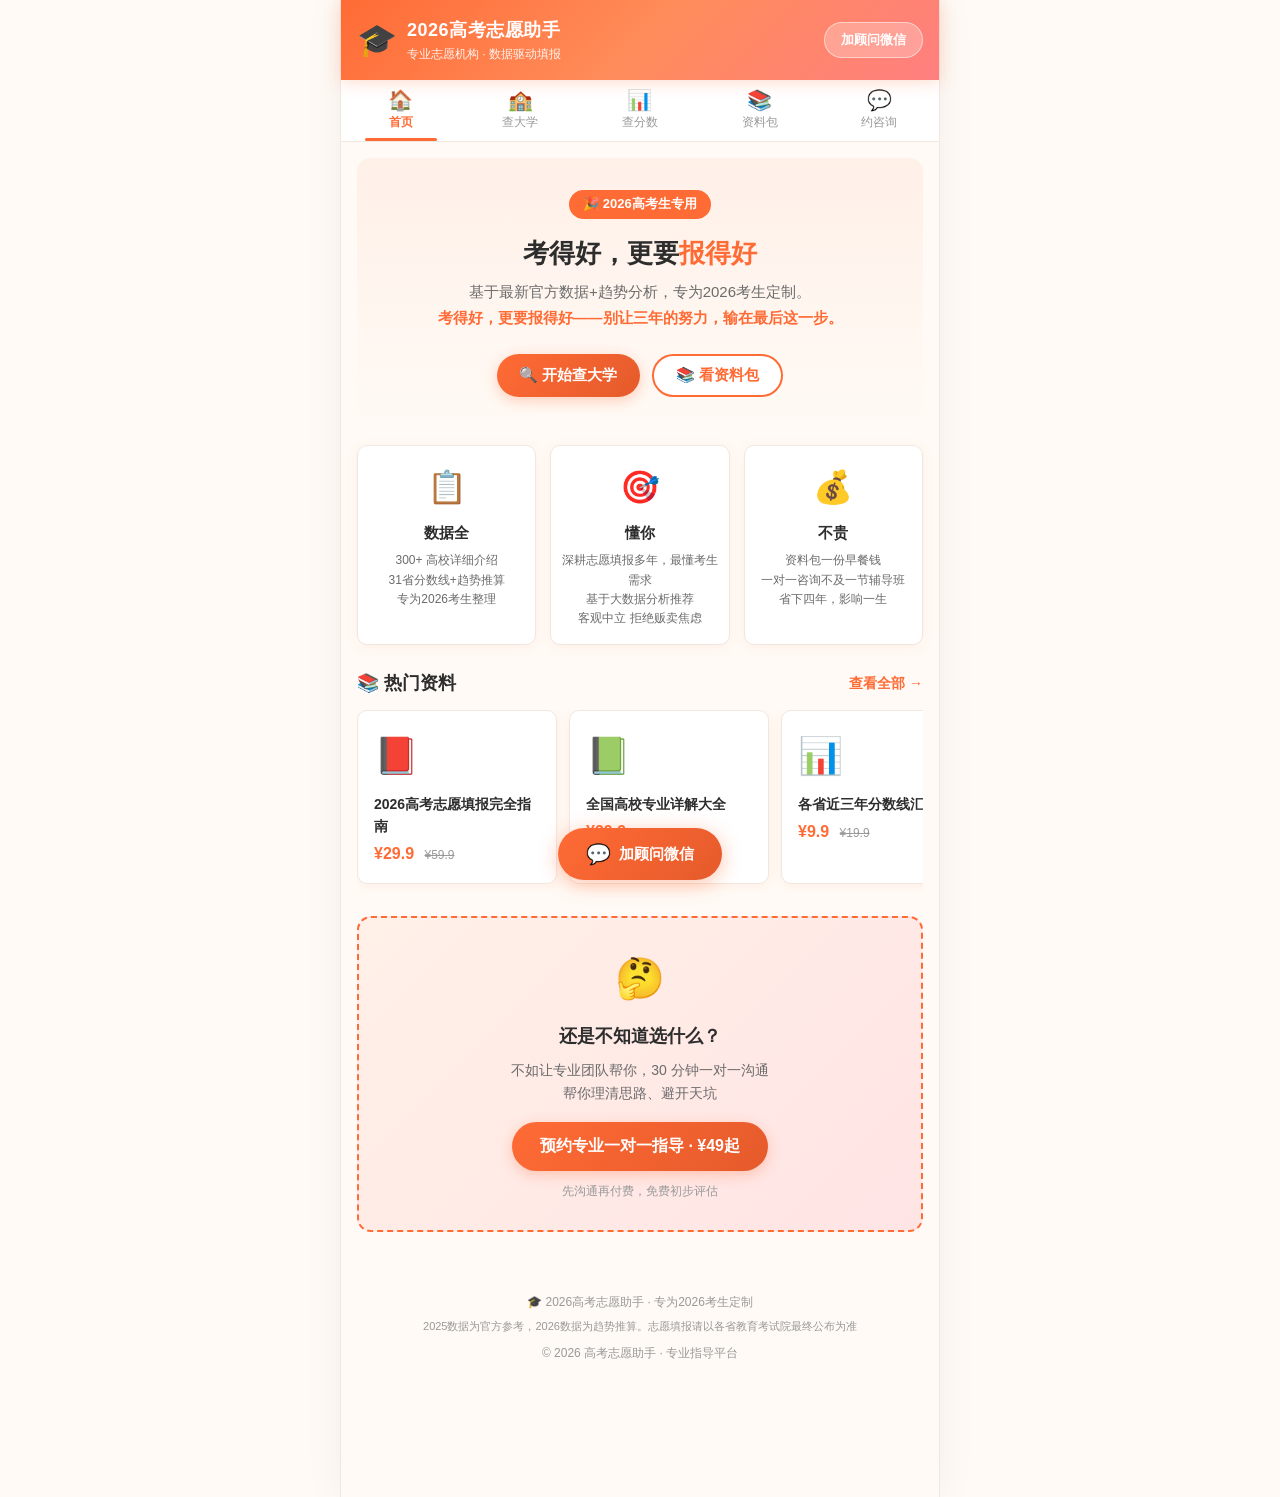
==== commit cc9c51fb: "品牌全面升级：个人学姐→专业志愿指导机构+专业顾问团队" ====
--- a/index.html
+++ b/index.html
@@ -3,7 +3,10 @@
 <head>
   <meta charset="UTF-8">
   <meta name="viewport" content="width=device-width, initial-scale=1.0, maximum-scale=1.0, user-scalable=no">
-  <meta name="description" content="高考志愿填报助手｜学姐帮你选学校不踩坑｜查大学、查分数、拿资料、约咨询">
+  <meta name="description" content="高考志愿填报助手｜专业志愿指导平台｜查大学、查分数、拿资料、约咨询">
+  <meta http-equiv="X-Content-Type-Options" content="nosniff">
+  <meta http-equiv="X-Frame-Options" content="SAMEORIGIN">
+  <meta name="referrer" content="no-referrer">
   <title>2026高考志愿助手 - 专为2026考生定制</title>
   <link rel="stylesheet" href="css/style.css">
 </head>
@@ -16,10 +19,10 @@
         <span class="logo-icon">🎓</span>
         <div>
           <h1 class="logo-title">2026高考志愿助手</h1>
-          <p class="logo-sub">专为2026考生 · 学姐帮你选学校</p>
-        </div>
-      </div>
-      <button class="header-cta" onclick="switchTab('consult')">加学姐微信</button>
+          <p class="logo-sub">专业志愿机构 · 数据驱动填报</p>
+        </div>
+      </div>
+      <button class="header-cta" onclick="switchTab('consult')">加顾问微信</button>
     </div>
   </header>
 
@@ -73,12 +76,12 @@
         <div class="feature-card">
           <div class="feature-icon">🎯</div>
           <h3>懂你</h3>
-          <p>刚考完的学姐最懂你<br>站在学生视角推荐<br>不推销不制造焦虑</p>
+          <p>深耕志愿填报多年，最懂考生需求<br>基于大数据分析推荐<br>客观中立 拒绝贩卖焦虑</p>
         </div>
         <div class="feature-card">
           <div class="feature-icon">💰</div>
           <h3>不贵</h3>
-          <p>资料包一杯奶茶钱<br>一对一咨询一杯火锅钱<br>帮你省下四年后悔</p>
+          <p>资料包一份早餐钱<br>一对一咨询不及一节辅导班<br>省下四年，影响一生</p>
         </div>
       </div>
 
@@ -93,9 +96,9 @@
       <div class="cta-card">
         <div class="cta-icon">🤔</div>
         <h3>还是不知道选什么？</h3>
-        <p>不如直接问问学姐，30 分钟一对一沟通<br>帮你理清思路、避开天坑</p>
-        <button class="btn btn-primary btn-lg" onclick="switchTab('consult')">预约一对一咨询 · ¥49起</button>
-        <p class="cta-note">先咨询再付费，不满意不收费</p>
+        <p>不如让专业团队帮你，30 分钟一对一沟通<br>帮你理清思路、避开天坑</p>
+        <button class="btn btn-primary btn-lg" onclick="switchTab('consult')">预约专业一对一指导 · ¥49起</button>
+        <p class="cta-note">先沟通再付费，免费初步评估</p>
       </div>
     </section>
 
@@ -146,7 +149,7 @@
           <option value="">选择省份</option>
         </select>
         <select id="score-year" class="filter-select">
-          <option value="2026">2026年（趋势参考）</option>
+          <option value="2026">2026年（难度预测）</option>
           <option value="2025">2025年</option>
           <option value="2024">2024年</option>
         </select>
@@ -159,10 +162,28 @@
       <div class="score-card" id="score-intro">
         <div class="score-intro-text">
           <strong>💡 2026考生专用说明</strong><br>
-          2026官方分数线要等考完才出，现在用<strong style="color:#FF6B35">2025最新数据 + 趋势推算</strong>。<br>
-          关键看<strong style="color:#FF6B35">位次（排名）</strong>——每年分数线会变，但大学录取位次基本稳定。<br>
-          选「2026年」看趋势参考，选「2025年」看最新官方数据。
-        </div>
+          2026官方分数线预计<strong>6月25日前后</strong>公布，现在看<strong style="color:#FF6B35">2026年难度预测</strong>。<br>
+          预测依据：<strong>2026高考各科难度分析 + 各省考生人数 + 近3年趋势 + 招生计划变化</strong>。<br>
+          关键看<strong style="color:#FF6B35">位次（排名）</strong>——分数线会变，但大学录取位次基本稳定。<br>
+          选「2026年」看难度预测，选「2025/2024年」看官方数据对比。<br><br>
+          <strong style="color:#e74c3c">📢 出分后24小时内，本页将第一时间更新为2026官方分数线！</strong><br>
+          建议收藏本页，出分当天回来查，数据团队第一时间更新数据。
+        </div>
+      </div>
+
+      <!-- 2026难度速查 -->
+      <div class="score-card" id="score-difficulty" style="display:none">
+        <h3>📊 2026高考难度速查</h3>
+        <div class="score-table-wrap">
+          <table class="score-table">
+            <tr><th>试卷类型</th><th>适用省份</th><th>难度</th><th>特点</th></tr>
+            <tr><td>新高考Ⅰ卷</td><td>广东、江苏、浙江、山东、福建、湖北、湖南、河北</td><td>⭐⭐⭐ 中等偏上</td><td>数学跨界融合，物理真实场景建模</td></tr>
+            <tr><td>新高考Ⅱ卷</td><td>辽宁、海南、重庆、安徽、江西、广西等</td><td>⭐⭐ 适中</td><td>常规考点为主，送分题比例提升</td></tr>
+            <tr><td>全国甲卷</td><td>四川、云南、贵州、西藏</td><td>⭐⭐ 适中</td><td>传统模式，难度稳中有降</td></tr>
+            <tr><td>自主命题</td><td>北京、上海、天津</td><td>⭐ 相对较易</td><td>地方特色，注重素养考查</td></tr>
+          </table>
+        </div>
+        <div class="score-note" style="margin-top:8px">💡 历史类比物理类本科线普遍高30-50分。2026年分数线预计与2025年接近，波幅±5分以内。</div>
       </div>
 
       <!-- 批次线展示 -->
@@ -195,7 +216,7 @@
     <section class="tab-content" id="tab-materials">
       <div class="section-header">
         <h2>📚 志愿填报资料包</h2>
-        <p class="section-desc">学姐精心整理，帮你省去搜索时间</p>
+        <p class="section-desc">专业团队深度调研，帮你省去搜索时间</p>
       </div>
 
       <div class="materials-grid" id="materials-grid"></div>
@@ -209,7 +230,7 @@
       <div class="consult-hero">
         <div class="consult-avatar">👩‍🎓</div>
         <h2>一对一志愿填报咨询</h2>
-        <p>刚考完的学姐，用真实经验帮你</p>
+        <p>专业团队，用海量数据为你护航</p>
       </div>
 
       <!-- 服务内容 -->
@@ -226,7 +247,7 @@
         <div class="pricing-card">
           <div class="pricing-title">📱 微信文字咨询</div>
           <div class="pricing-price">¥49<span>/次</span></div>
-          <div class="pricing-detail">不限时间，把问题发过来<br>学姐看到就会认真回复</div>
+          <div class="pricing-detail">不限时间，把问题发过来<br>专业顾问认真回复每一条咨询</div>
         </div>
         <div class="pricing-card pricing-recommend">
           <div class="pricing-badge">🌟 推荐</div>
@@ -240,13 +261,13 @@
       <form class="consult-form" id="consult-form">
         <h3>📝 预约咨询</h3>
         <input type="text" id="consult-name" placeholder="你的昵称" required>
-        <input type="text" id="consult-wechat" placeholder="微信号（方便学姐联系你）" required>
+        <input type="text" id="consult-wechat" placeholder="微信号（方便顾问联系你）" required>
         <select id="consult-province" required>
           <option value="">你所在的省份</option>
         </select>
         <input type="text" id="consult-score" placeholder="你的预估分数（可选）">
         <textarea id="consult-question" placeholder="想了解什么？比如：想去XX城市、想学计算机、不知道选什么专业..."></textarea>
-        <button type="submit" class="btn btn-primary btn-lg btn-full">提交预约 · 学姐24小时内联系你</button>
+        <button type="submit" class="btn btn-primary btn-lg btn-full">提交预约 · 我们24小时内联系你</button>
       </form>
     </section>
 
@@ -256,7 +277,7 @@
   <div class="floating-cta" id="floating-cta">
     <button class="float-btn" onclick="showWechatModal()">
       <span class="float-icon">💬</span>
-      <span>加学姐微信</span>
+      <span>加顾问微信</span>
     </button>
   </div>
 
@@ -266,7 +287,7 @@
     <div class="modal-content">
       <button class="modal-close" onclick="closeModal('wechat-modal')">✕</button>
       <div class="modal-icon">👩‍🎓</div>
-      <h3>加学姐微信</h3>
+      <h3>加顾问微信</h3>
       <p>扫码添加，备注「志愿填报」</p>
       <div class="qrcode-placeholder">
         <img class="qrcode-img" src="img/wechat-qr.jpg" alt="微信二维码">
@@ -289,7 +310,7 @@
   <footer class="footer">
     <p>🎓 2026高考志愿助手 · 专为2026考生定制</p>
     <p class="footer-disclaimer">2025数据为官方参考，2026数据为趋势推算。志愿填报请以各省教育考试院最终公布为准</p>
-    <p class="footer-copy">© 2026 学姐的高考志愿助手</p>
+    <p class="footer-copy">© 2026 高考志愿助手 · 专业指导平台</p>
   </footer>
 
   <!-- ====== 脚本 ====== -->
